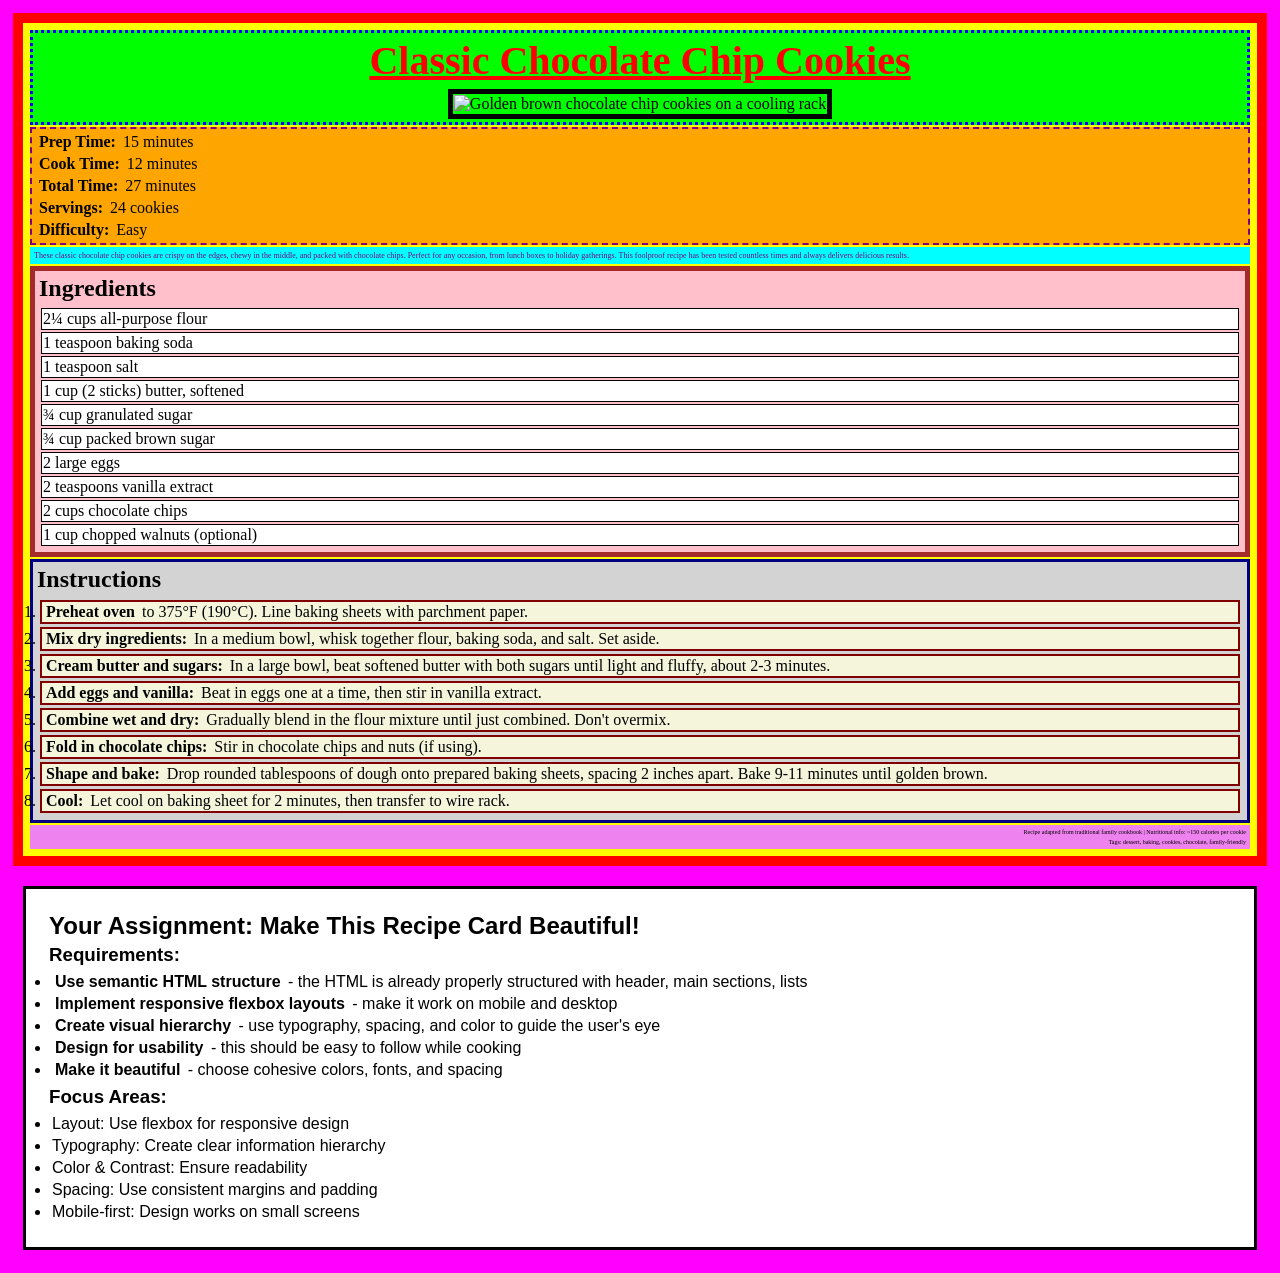
==== hw_3/index.html @ 6c441540 "HW_3 base files" ====
<!DOCTYPE html>
<html lang="en">
<head>
    <meta charset="UTF-8">
    <meta name="viewport" content="width=device-width, initial-scale=1.0">
    <title>Recipe Card Assignment - Make This Beautiful!</title>
    <link rel="stylesheet" href="style.css">
</head>
<body>
    <div class="recipe-container">
        <!-- Recipe Header Section -->
        <header class="recipe-header">
            <h1 class="recipe-title">Classic Chocolate Chip Cookies</h1>
            <img src="https://via.placeholder.com/300x200/8B4513/FFFFFF?text=Cookie+Photo" 
                 alt="Golden brown chocolate chip cookies on a cooling rack" 
                 class="recipe-image">
        </header>

        <!-- Recipe Meta Information -->
        <section class="recipe-meta">
            <div class="meta-item">
                <strong>Prep Time:</strong> 15 minutes
            </div>
            <div class="meta-item">
                <strong>Cook Time:</strong> 12 minutes
            </div>
            <div class="meta-item">
                <strong>Total Time:</strong> 27 minutes
            </div>
            <div class="meta-item">
                <strong>Servings:</strong> 24 cookies
            </div>
            <div class="meta-item">
                <strong>Difficulty:</strong> Easy
            </div>
        </section>

        <!-- Recipe Description -->
        <section class="recipe-description">
            <p>These classic chocolate chip cookies are crispy on the edges, chewy in the middle, and packed with chocolate chips. Perfect for any occasion, from lunch boxes to holiday gatherings. This foolproof recipe has been tested countless times and always delivers delicious results.</p>
        </section>

        <!-- Ingredients Section -->
        <section class="ingredients-section">
            <h2>Ingredients</h2>
            <ul class="ingredients-list">
                <li>2¼ cups all-purpose flour</li>
                <li>1 teaspoon baking soda</li>
                <li>1 teaspoon salt</li>
                <li>1 cup (2 sticks) butter, softened</li>
                <li>¾ cup granulated sugar</li>
                <li>¾ cup packed brown sugar</li>
                <li>2 large eggs</li>
                <li>2 teaspoons vanilla extract</li>
                <li>2 cups chocolate chips</li>
                <li>1 cup chopped walnuts (optional)</li>
            </ul>
        </section>

        <!-- Instructions Section -->
        <section class="instructions-section">
            <h2>Instructions</h2>
            <ol class="instructions-list">
                <li class="instruction-step">
                    <strong>Preheat oven</strong> to 375°F (190°C). Line baking sheets with parchment paper.
                </li>
                <li class="instruction-step">
                    <strong>Mix dry ingredients:</strong> In a medium bowl, whisk together flour, baking soda, and salt. Set aside.
                </li>
                <li class="instruction-step">
                    <strong>Cream butter and sugars:</strong> In a large bowl, beat softened butter with both sugars until light and fluffy, about 2-3 minutes.
                </li>
                <li class="instruction-step">
                    <strong>Add eggs and vanilla:</strong> Beat in eggs one at a time, then stir in vanilla extract.
                </li>
                <li class="instruction-step">
                    <strong>Combine wet and dry:</strong> Gradually blend in the flour mixture until just combined. Don't overmix.
                </li>
                <li class="instruction-step">
                    <strong>Fold in chocolate chips:</strong> Stir in chocolate chips and nuts (if using).
                </li>
                <li class="instruction-step">
                    <strong>Shape and bake:</strong> Drop rounded tablespoons of dough onto prepared baking sheets, spacing 2 inches apart. Bake 9-11 minutes until golden brown.
                </li>
                <li class="instruction-step">
                    <strong>Cool:</strong> Let cool on baking sheet for 2 minutes, then transfer to wire rack.
                </li>
            </ol>
        </section>

        <!-- Recipe Footer -->
        <footer class="recipe-footer">
            <p>Recipe adapted from traditional family cookbook | Nutritional info: ~150 calories per cookie</p>
            <p>Tags: dessert, baking, cookies, chocolate, family-friendly</p>
        </footer>
    </div>

    <!-- Assignment Instructions (remove this section when styling) -->
    <div style="background: white; border: 3px solid black; margin: 20px; padding: 20px; font-family: Arial;">
        <h2>Your Assignment: Make This Recipe Card Beautiful!</h2>
        <h3>Requirements:</h3>
        <ul>
            <li><strong>Use semantic HTML structure</strong> - the HTML is already properly structured with header, main sections, lists</li>
            <li><strong>Implement responsive flexbox layouts</strong> - make it work on mobile and desktop</li>
            <li><strong>Create visual hierarchy</strong> - use typography, spacing, and color to guide the user's eye</li>
            <li><strong>Design for usability</strong> - this should be easy to follow while cooking</li>
            <li><strong>Make it beautiful</strong> - choose cohesive colors, fonts, and spacing</li>
        </ul>
        <h3>Focus Areas:</h3>
        <ul>
            <li>Layout: Use flexbox for responsive design</li>
            <li>Typography: Create clear information hierarchy</li>
            <li>Color & Contrast: Ensure readability</li>
            <li>Spacing: Use consistent margins and padding</li>
            <li>Mobile-first: Design works on small screens</li>
        </ul>
    </div>
</body>
</html>
---- hw_3/style.css ----
/* INTENTIONALLY UGLY STARTER STYLES */
/* These styles are very, very ugly. */
/* Time to make them attractive, legible, and usable */

body {
    font-family: Times, serif;
    background-color: #ff00ff;
    margin: 0;
    padding: 0;
}

.recipe-container {
    background-color: yellow;
    border: 10px solid red;
    margin: 10px;
    padding: 5px;
}

.recipe-header {
    background-color: lime;
    border: 3px dotted blue;
    text-align: center;
}

.recipe-title {
    color: red;
    font-size: 40px;
    text-decoration: underline;
}

.recipe-meta {
    background-color: orange;
    border: 2px dashed purple;
}

.recipe-description {
    background-color: aqua;
    font-size: 8px;
    color: purple;
}

.ingredients-section {
    background-color: pink;
    border: 5px solid brown;
}

.ingredients-list {
    list-style: none;
}

.ingredients-list li {
    background-color: white;
    border: 1px solid black;
    margin: 2px;
    padding: 1px;
}

.instructions-section {
    background-color: lightgray;
    border: 3px solid navy;
}

.instruction-step {
    background-color: beige;
    border: 2px solid maroon;
    margin: 3px;
}

.recipe-footer {
    background-color: violet;
    text-align: right;
    font-size: 6px;
}

.recipe-image {
    width: 50px;
    height: 50px;
    border: 5px solid black;
}

* {
    margin: 2px;
    padding: 1px;
}
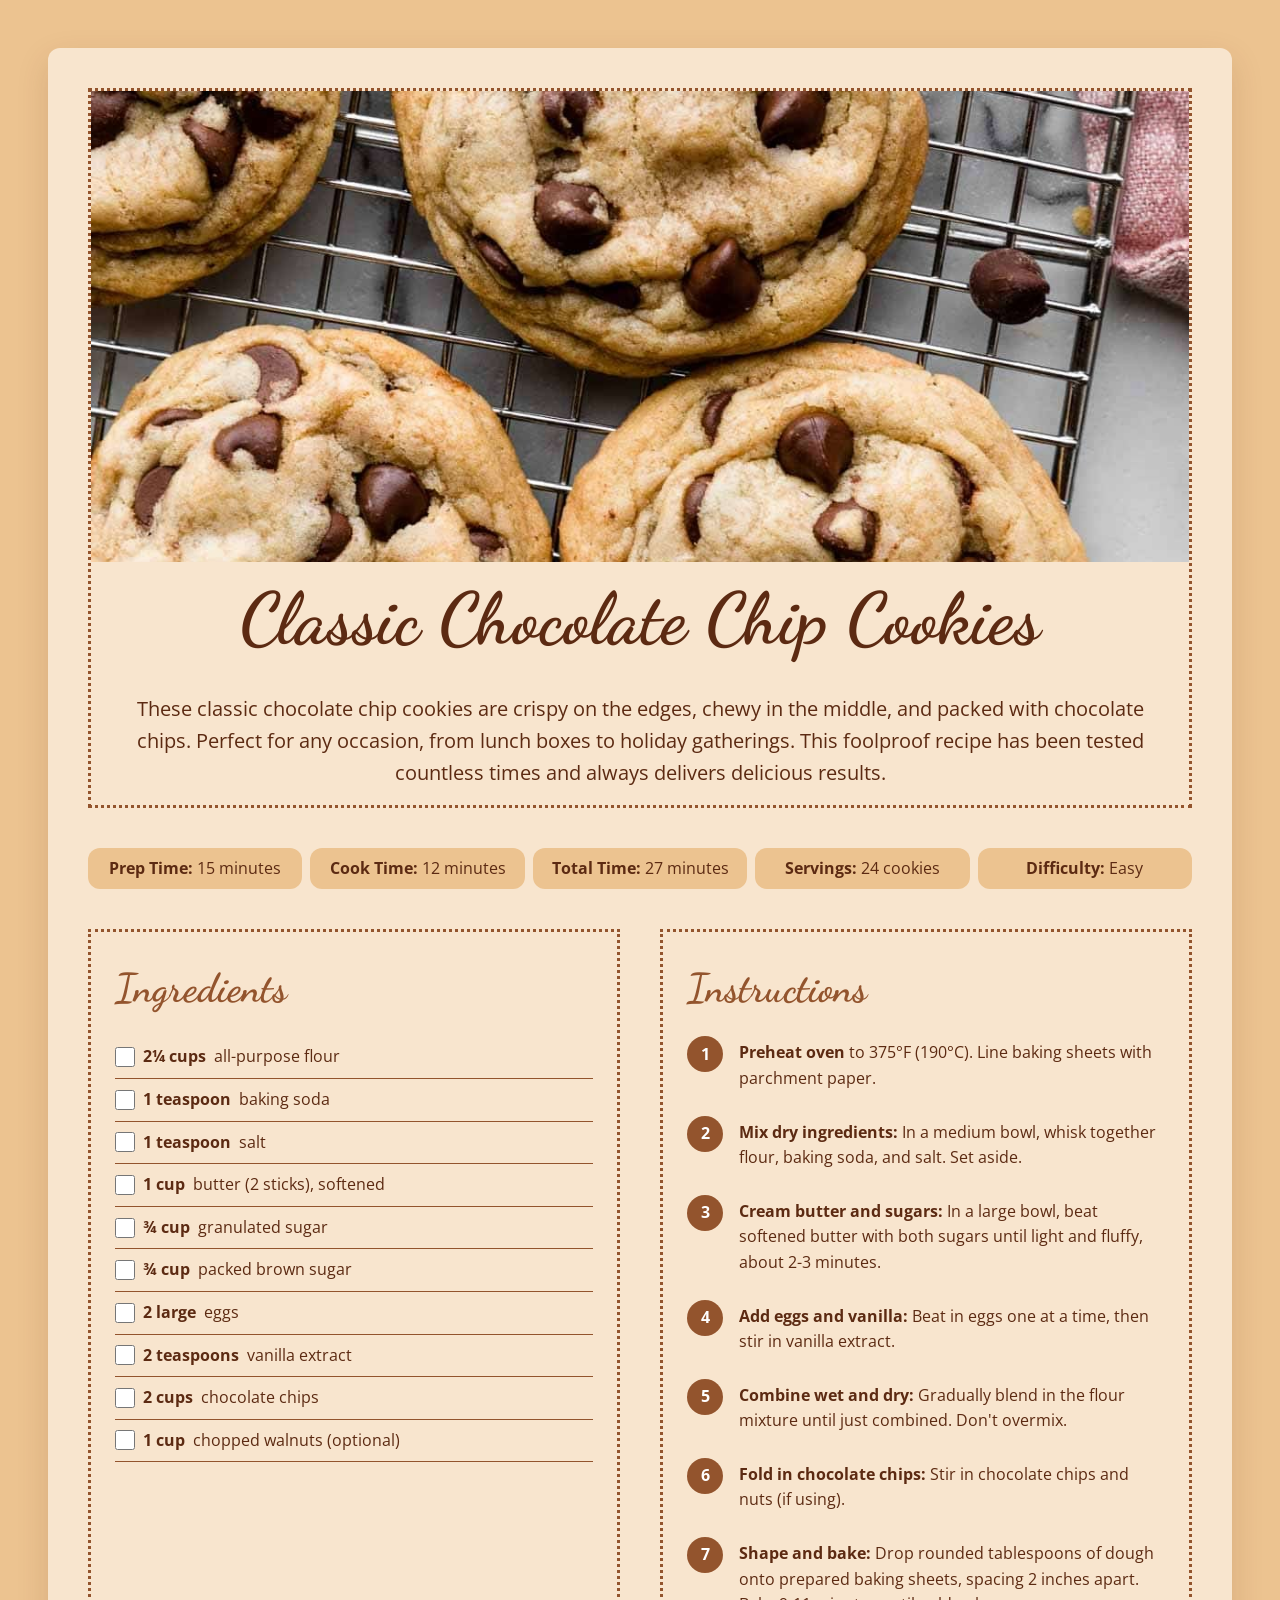
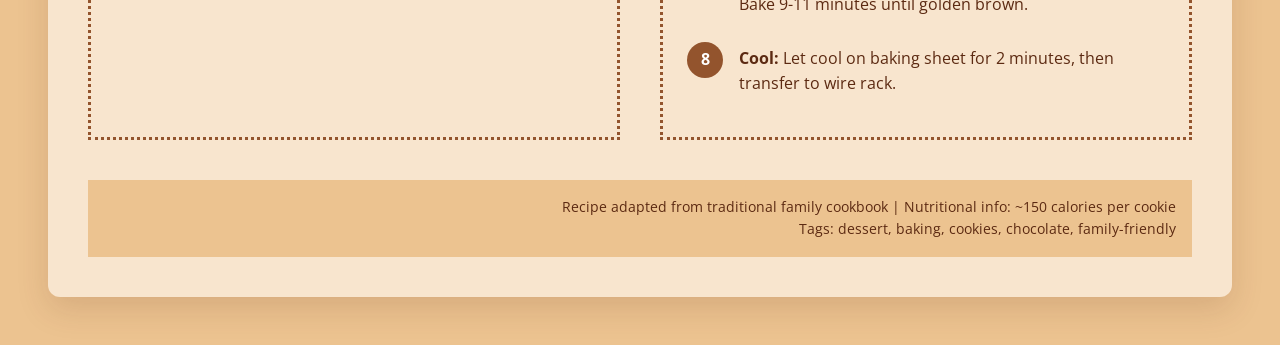
==== commit 85b51cf7: "hw 3 updated style sheet and structure" ====
--- a/hw_3/index.html
+++ b/hw_3/index.html
@@ -3,117 +3,98 @@
 <head>
     <meta charset="UTF-8">
     <meta name="viewport" content="width=device-width, initial-scale=1.0">
-    <title>Recipe Card Assignment - Make This Beautiful!</title>
-    <link rel="stylesheet" href="style.css">
-</head>
+    <title>Chocolate Chip Cookie Recipe!</title>
+    <link rel="preconnect" href="https://fonts.googleapis.com">
+    <link rel="preconnect" href="https://fonts.gstatic.com" crossorigin>
+    <link href="https://fonts.googleapis.com/css2?family=Dancing+Script:wght@700&family=Open+Sans:wght@400;600;700&display=swap" rel="stylesheet">
+    <link rel="stylesheet" href="style.css"></head>
+
 <body>
-    <div class="recipe-container">
-        <!-- Recipe Header Section -->
-        <header class="recipe-header">
-            <h1 class="recipe-title">Classic Chocolate Chip Cookies</h1>
-            <img src="https://via.placeholder.com/300x200/8B4513/FFFFFF?text=Cookie+Photo" 
-                 alt="Golden brown chocolate chip cookies on a cooling rack" 
-                 class="recipe-image">
-        </header>
+    <main class="recipe">
+        <div class="recipe-container">
+            <!-- Recipe Header Section -->
+            <header class="recipe-header">
+                <img src="images/classic-chocolate-chip-cookies.jpg" 
+                    alt="Golden brown chocolate chip cookies on a cooling rack" 
+                    class="recipe-image">
+                <h1 class="recipe-title">Classic Chocolate Chip Cookies</h1>
+                <!-- Recipe Description -->
+                <p class="recipe-description">These classic chocolate chip cookies are crispy on the edges, chewy in the middle, and packed with chocolate chips. Perfect for any occasion, from lunch boxes to holiday gatherings. This foolproof recipe has been tested countless times and always delivers delicious results.</p>
+            </header>
 
-        <!-- Recipe Meta Information -->
-        <section class="recipe-meta">
-            <div class="meta-item">
-                <strong>Prep Time:</strong> 15 minutes
-            </div>
-            <div class="meta-item">
-                <strong>Cook Time:</strong> 12 minutes
-            </div>
-            <div class="meta-item">
-                <strong>Total Time:</strong> 27 minutes
-            </div>
-            <div class="meta-item">
-                <strong>Servings:</strong> 24 cookies
-            </div>
-            <div class="meta-item">
-                <strong>Difficulty:</strong> Easy
-            </div>
-        </section>
+            <!-- Recipe Meta Information -->
+            <section class="recipe-meta" aria-label="Recipe Details">
+                <div class="meta-item">
+                    <strong>Prep Time:</strong> 15 minutes
+                </div>
+                <div class="meta-item">
+                    <strong>Cook Time:</strong> 12 minutes
+                </div>
+                <div class="meta-item">
+                    <strong>Total Time:</strong> 27 minutes
+                </div>
+                <div class="meta-item">
+                    <strong>Servings:</strong> 24 cookies
+                </div>
+                <div class="meta-item">
+                    <strong>Difficulty:</strong> Easy
+                </div>
+            </section>
 
-        <!-- Recipe Description -->
-        <section class="recipe-description">
-            <p>These classic chocolate chip cookies are crispy on the edges, chewy in the middle, and packed with chocolate chips. Perfect for any occasion, from lunch boxes to holiday gatherings. This foolproof recipe has been tested countless times and always delivers delicious results.</p>
-        </section>
+            <!-- Ingredients Section -->
+            <section class="ingredients-section">
+                <h2>Ingredients</h2>
+                <ul class="ingredients-list" role="list">
+                    <li><label><input type="checkbox"> <span class="ingredient-amount">2¼ cups</span> <span>all-purpose flour</span></label></li>
+                    <li><label><input type="checkbox"> <span class="ingredient-amount">1 teaspoon</span> <span>baking soda</span></label></li>
+                    <li><label><input type="checkbox"> <span class="ingredient-amount">1 teaspoon</span> <span>salt</span></label></li>
+                    <li><label><input type="checkbox"> <span class="ingredient-amount">1 cup</span> <span>butter (2 sticks), softened</span></label></li>
+                    <li><label><input type="checkbox"> <span class="ingredient-amount">¾ cup</span> <span>granulated sugar</span></label></li>
+                    <li><label><input type="checkbox"> <span class="ingredient-amount">¾ cup</span> <span>packed brown sugar</span></label></li>
+                    <li><label><input type="checkbox"> <span class="ingredient-amount">2 large</span> <span>eggs</span></label></li>
+                    <li><label><input type="checkbox"> <span class="ingredient-amount">2 teaspoons</span> <span>vanilla extract</span></label></li>
+                    <li><label><input type="checkbox"> <span class="ingredient-amount">2 cups</span> <span>chocolate chips</span></label></li>
+                    <li><label><input type="checkbox"> <span class="ingredient-amount">1 cup</span> <span>chopped walnuts (optional)</span></label></li>
+                </ul>
+            </section>
 
-        <!-- Ingredients Section -->
-        <section class="ingredients-section">
-            <h2>Ingredients</h2>
-            <ul class="ingredients-list">
-                <li>2¼ cups all-purpose flour</li>
-                <li>1 teaspoon baking soda</li>
-                <li>1 teaspoon salt</li>
-                <li>1 cup (2 sticks) butter, softened</li>
-                <li>¾ cup granulated sugar</li>
-                <li>¾ cup packed brown sugar</li>
-                <li>2 large eggs</li>
-                <li>2 teaspoons vanilla extract</li>
-                <li>2 cups chocolate chips</li>
-                <li>1 cup chopped walnuts (optional)</li>
-            </ul>
-        </section>
+            <!-- Instructions Section -->
+            <section class="instructions-section">
+                <h2>Instructions</h2>
+                <ol class="instructions-list" role="list">
+                    <li class="instruction-step">
+                        <p><strong>Preheat oven</strong> to 375°F (190°C). Line baking sheets with parchment paper.</p>
+                    </li>
+                    <li class="instruction-step">
+                        <p><strong>Mix dry ingredients:</strong> In a medium bowl, whisk together flour, baking soda, and salt. Set aside.</p>
+                    </li>
+                    <li class="instruction-step">
+                        <p><strong>Cream butter and sugars:</strong> In a large bowl, beat softened butter with both sugars until light and fluffy, about 2-3 minutes.</p>  
+                    </li>
+                    <li class="instruction-step">
+                        <p><strong>Add eggs and vanilla:</strong> Beat in eggs one at a time, then stir in vanilla extract.</p>
+                    </li>
+                    <li class="instruction-step">
+                        <p><strong>Combine wet and dry:</strong> Gradually blend in the flour mixture until just combined. Don't overmix.</p>
+                    </li>
+                    <li class="instruction-step">
+                        <p><strong>Fold in chocolate chips:</strong> Stir in chocolate chips and nuts (if using).</p>
+                    </li>
+                    <li class="instruction-step">
+                        <p><strong>Shape and bake:</strong> Drop rounded tablespoons of dough onto prepared baking sheets, spacing 2 inches apart. Bake 9-11 minutes until golden brown.</p>
+                    </li>
+                    <li class="instruction-step">
+                        <p><strong>Cool:</strong> Let cool on baking sheet for 2 minutes, then transfer to wire rack.</p>
+                    </li>
+                </ol>
+            </section>
 
-        <!-- Instructions Section -->
-        <section class="instructions-section">
-            <h2>Instructions</h2>
-            <ol class="instructions-list">
-                <li class="instruction-step">
-                    <strong>Preheat oven</strong> to 375°F (190°C). Line baking sheets with parchment paper.
-                </li>
-                <li class="instruction-step">
-                    <strong>Mix dry ingredients:</strong> In a medium bowl, whisk together flour, baking soda, and salt. Set aside.
-                </li>
-                <li class="instruction-step">
-                    <strong>Cream butter and sugars:</strong> In a large bowl, beat softened butter with both sugars until light and fluffy, about 2-3 minutes.
-                </li>
-                <li class="instruction-step">
-                    <strong>Add eggs and vanilla:</strong> Beat in eggs one at a time, then stir in vanilla extract.
-                </li>
-                <li class="instruction-step">
-                    <strong>Combine wet and dry:</strong> Gradually blend in the flour mixture until just combined. Don't overmix.
-                </li>
-                <li class="instruction-step">
-                    <strong>Fold in chocolate chips:</strong> Stir in chocolate chips and nuts (if using).
-                </li>
-                <li class="instruction-step">
-                    <strong>Shape and bake:</strong> Drop rounded tablespoons of dough onto prepared baking sheets, spacing 2 inches apart. Bake 9-11 minutes until golden brown.
-                </li>
-                <li class="instruction-step">
-                    <strong>Cool:</strong> Let cool on baking sheet for 2 minutes, then transfer to wire rack.
-                </li>
-            </ol>
-        </section>
-
-        <!-- Recipe Footer -->
-        <footer class="recipe-footer">
-            <p>Recipe adapted from traditional family cookbook | Nutritional info: ~150 calories per cookie</p>
-            <p>Tags: dessert, baking, cookies, chocolate, family-friendly</p>
-        </footer>
-    </div>
-
-    <!-- Assignment Instructions (remove this section when styling) -->
-    <div style="background: white; border: 3px solid black; margin: 20px; padding: 20px; font-family: Arial;">
-        <h2>Your Assignment: Make This Recipe Card Beautiful!</h2>
-        <h3>Requirements:</h3>
-        <ul>
-            <li><strong>Use semantic HTML structure</strong> - the HTML is already properly structured with header, main sections, lists</li>
-            <li><strong>Implement responsive flexbox layouts</strong> - make it work on mobile and desktop</li>
-            <li><strong>Create visual hierarchy</strong> - use typography, spacing, and color to guide the user's eye</li>
-            <li><strong>Design for usability</strong> - this should be easy to follow while cooking</li>
-            <li><strong>Make it beautiful</strong> - choose cohesive colors, fonts, and spacing</li>
-        </ul>
-        <h3>Focus Areas:</h3>
-        <ul>
-            <li>Layout: Use flexbox for responsive design</li>
-            <li>Typography: Create clear information hierarchy</li>
-            <li>Color & Contrast: Ensure readability</li>
-            <li>Spacing: Use consistent margins and padding</li>
-            <li>Mobile-first: Design works on small screens</li>
-        </ul>
-    </div>
-</body>
+            <!-- Recipe Footer -->
+            <footer class="recipe-footer">
+                <p>Recipe adapted from traditional family cookbook | Nutritional info: ~150 calories per cookie</p>
+                <p>Tags: dessert, baking, cookies, chocolate, family-friendly</p>
+            </footer>
+        </div>
+        </main>
+    </body>
 </html>
--- a/hw_3/style.css
+++ b/hw_3/style.css
@@ -1,84 +1,244 @@
-/* INTENTIONALLY UGLY STARTER STYLES */
-/* These styles are very, very ugly. */
-/* Time to make them attractive, legible, and usable */
+/* style.css */
+
+/* ================== Design Variables ====================*/
+:root {
+    /* Color Variables */
+    --color-ink: #5c2a12;           /* h1, body text */
+    --color-accent: #93542d;        /* h2, step numbers */
+    --color-surface: #F8E5CE;       /* recipe container */
+    --color-background: #ecc390;    /* background, meta */
+
+    /* Typography Variables */
+    --font-display: 'Dancing Script', cursive;      /* Header fonts */
+    --font-body: 'Open Sans', Arial, sans-serif;    /* Body fonts */
+
+    /* Spacing Variables */
+    --space-1:0.5rem;
+    --space-2:1rem;
+    --space-3:1.5rem;
+    --space-4:2rem;
+    --space-5:2.5rem;
+
+    /* Shape Variables */
+    --radius: 0.75rem;
+    --shadow: 0 0.75rem 2rem rgba(92, 42, 18, 0.15);
+    --border-soft: 1px solid rgba(147, 84, 45, 0.35);
+    --rule: 1px solid rgba(92, 42, 18, 0.2); 
+}
+
+
+/* ================== Base Styles ====================*/
+
+/* Global Styles */
+* {
+    box-sizing: border-box;
+}
 
 body {
-    font-family: Times, serif;
-    background-color: #ff00ff;
+    font-family: var(--font-body);
+    background-color: var(--color-background);
     margin: 0;
     padding: 0;
-}
-
+    color: var(--color-ink);
+    line-height: 1.6;
+}
+
+h1,
+h2,
+p {
+    margin: 0;}
+
+
+h2 {
+    color: var(--color-accent);
+    font-family: var(--font-display);
+    font-size: clamp(1.5rem, 4vw, 2.5rem);
+    
+}
+
+
+/* ================== Page Layout ====================*/
+
+/* Recipe Container */
 .recipe-container {
-    background-color: yellow;
-    border: 10px solid red;
-    margin: 10px;
-    padding: 5px;
+    background-color: var(--color-surface);
+    margin: var(--space-2);
+    padding: var(--space-1);
+    display: grid;
+    grid-template-columns: 1fr;
+    gap: var(--space-2);
+    border-radius: var(--radius);
+    box-shadow: var(--shadow);
+    grid-template-areas:
+        "header"
+        "meta"
+        "ingredients"
+        "instructions"
+        "footer"
+}
+
+
+/* ================== Component Styles ====================*/
+
+/* Header */
+.recipe-image {
+    width: 100%;
+    height: auto;
+    display: block;
 }
 
 .recipe-header {
-    background-color: lime;
-    border: 3px dotted blue;
+    grid-area: header;
+    background-color: var(--color-surface);
+    border: 3px dotted var(--color-accent);
     text-align: center;
 }
 
 .recipe-title {
-    color: red;
-    font-size: 40px;
-    text-decoration: underline;
-}
-
+    color: var(--color-ink);
+    font-family: var(--font-display);
+    font-size: clamp(2.5rem, 7vw, 4.5rem);
+}
+
+.recipe-description {
+    background-color: var(--color-surface);
+    font-size: clamp(1rem, 3vw, 1.25rem);
+    color: var(--color-ink);
+    padding: var(--space-2) var(--space-3);
+    text-align: center;
+}
+
+
+/* Meta */
 .recipe-meta {
-    background-color: orange;
-    border: 2px dashed purple;
-}
-
-.recipe-description {
-    background-color: aqua;
-    font-size: 8px;
-    color: purple;
-}
-
+    grid-area: meta;
+    display: flex;
+    flex-wrap: wrap;
+    gap: var(--space-1);
+}
+
+.meta-item {
+    flex: 1 1 8rem;
+    padding: var(--space-1);
+    border-radius: var(--radius);
+    background-color: var(--color-background);
+    text-align: center;
+}
+
+/* Ingredients Section */
 .ingredients-section {
-    background-color: pink;
-    border: 5px solid brown;
+    grid-area: ingredients;
+    padding: var(--space-3);
+    background-color: var(--color-surface);
+    border: 3px dotted var(--color-accent);
 }
 
 .ingredients-list {
     list-style: none;
+    padding: 0;
 }
 
 .ingredients-list li {
-    background-color: white;
-    border: 1px solid black;
-    margin: 2px;
-    padding: 1px;
-}
-
+    display: flex;
+    gap: var(--space-1) ;
+    padding-block:var(--space-1);
+    border-bottom: 1px solid var(--color-accent);
+}
+
+.ingredients-list label {
+    display: flex;
+    align-items: center;
+    gap: var(--space-1);
+}
+
+.ingredients-list input {
+    flex: 0 0 auto;
+    width: 1.25rem;
+    height: 1.25rem;
+    margin: 0;
+    accent-color: var(--color-accent);
+}
+
+.ingredient-amount {
+    flex: 0 0 auto;
+    font-weight: 700;
+}
+
+
+/* Instructions Section */
 .instructions-section {
-    background-color: lightgray;
-    border: 3px solid navy;
+    grid-area: instructions;
+    padding: var(--space-3);
+    background-color: var(--color-surface);
+    border: 3px dotted var(--color-accent);
+}
+
+.instructions-list {
+    display: flex;
+    flex-direction: column;
+    gap: var(--space-3);
+    padding: 0;
+    list-style: none;
+    counter-reset: step;
 }
 
 .instruction-step {
-    background-color: beige;
-    border: 2px solid maroon;
-    margin: 3px;
-}
-
+    display: flex;
+    gap: var(--space-2);
+    align-items: flex-start;
+    counter-increment: step;
+}
+
+.instruction-step::before {
+    content: counter(step);
+    display: grid;
+    flex: 0 0 2.25rem;
+    height: 2.25rem;
+    place-items: center;
+    border-radius: 50%;
+    color: white;
+    background: var(--color-accent);
+    font-weight: 700;
+}
+
+.instruction-step p {
+    margin: 0;
+    padding-top: 0.25rem;
+    line-height: 1.6;
+}
+
+
+/* Recipe Footer */
 .recipe-footer {
-    background-color: violet;
+    grid-area: footer;
+    background-color: var(--color-background);
     text-align: right;
-    font-size: 6px;
-}
-
-.recipe-image {
-    width: 50px;
-    height: 50px;
-    border: 5px solid black;
-}
-
-* {
-    margin: 2px;
-    padding: 1px;
+    font-size: 0.875rem;
+    padding: var(--space-2);
+}
+
+
+/* ================== Media Queries ====================*/
+
+@media (min-width: 48rem) {
+
+    body {
+        padding: var(--space-4);
+    }
+
+    .recipe-container {
+        grid-template-columns: 1fr 1fr;
+        grid-template-areas:
+            "header header"
+            "meta meta"
+            "ingredients instructions"
+            "footer footer";
+        gap: var(--space-5);
+        padding: var(--space-5);
+    }
+
+    .recipe-image {
+        aspect-ratio: 21 / 9;
+        object-fit: cover;
+    }
 }
